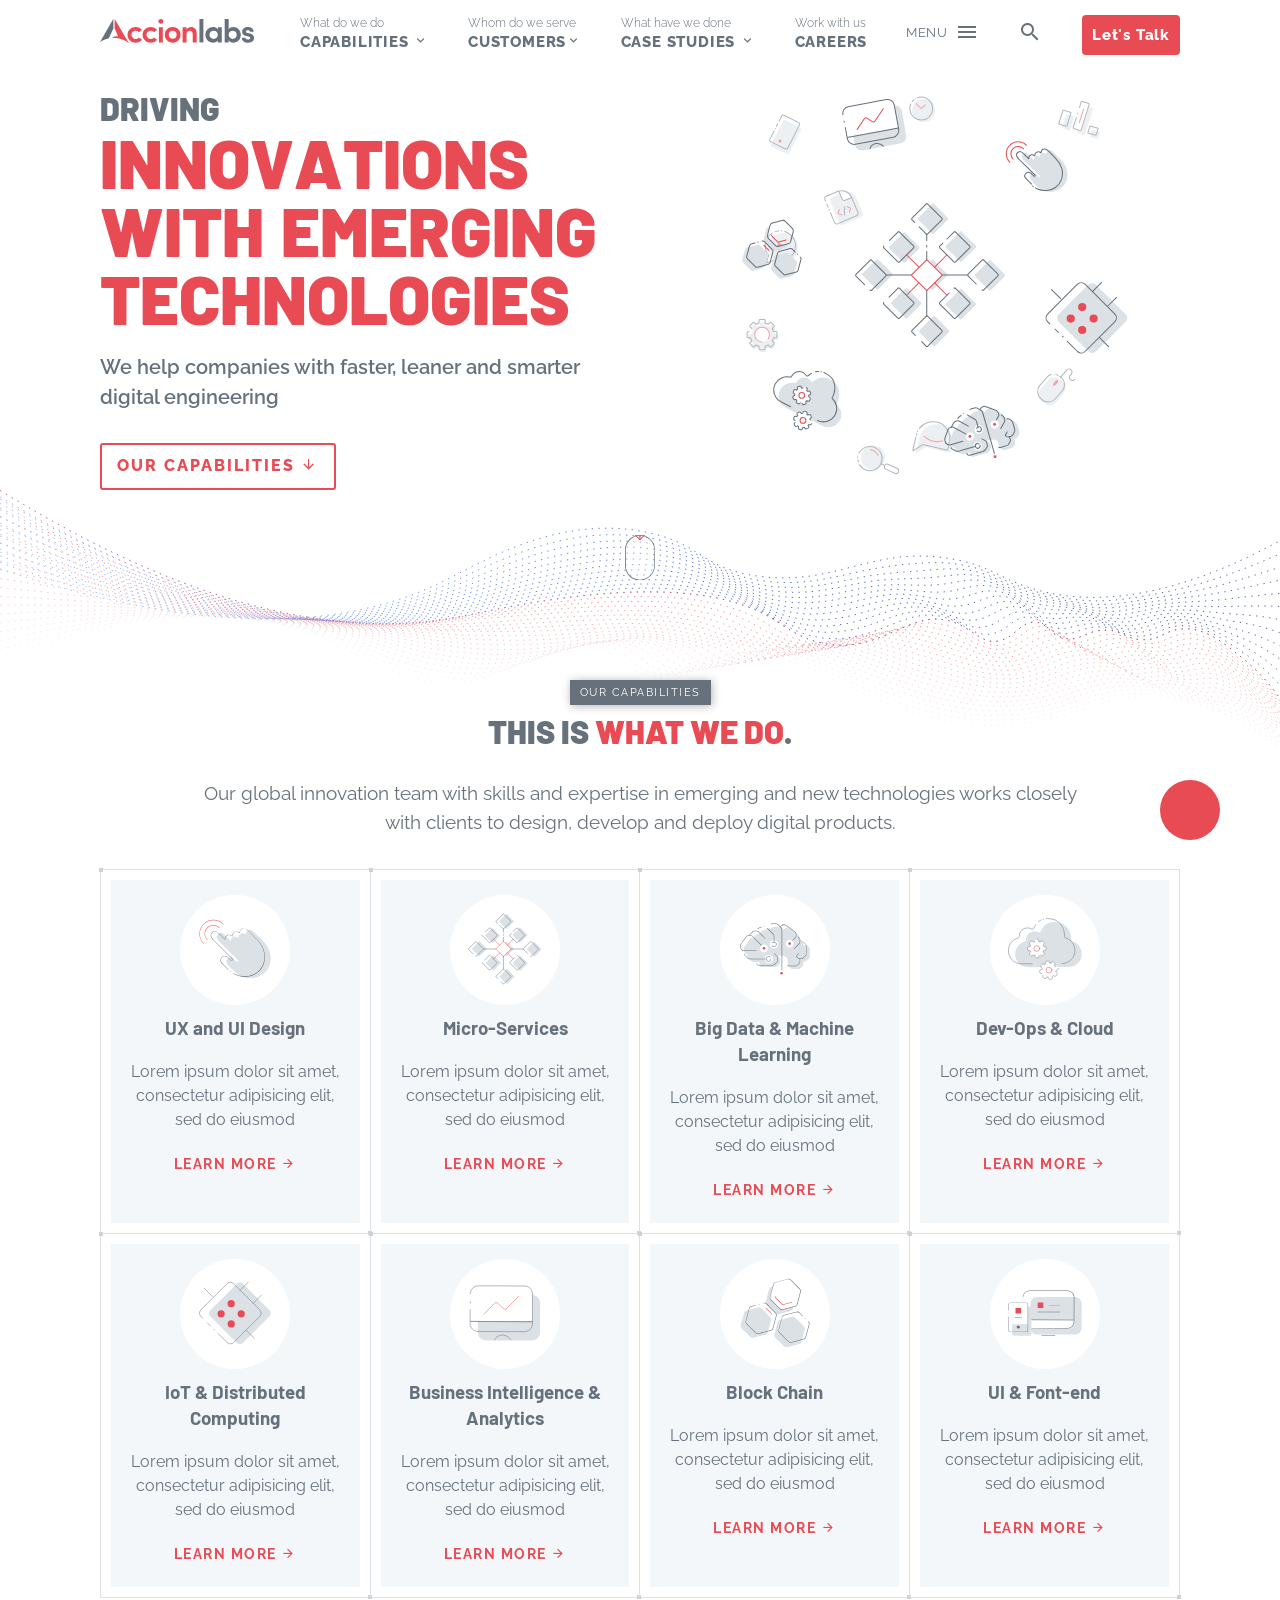
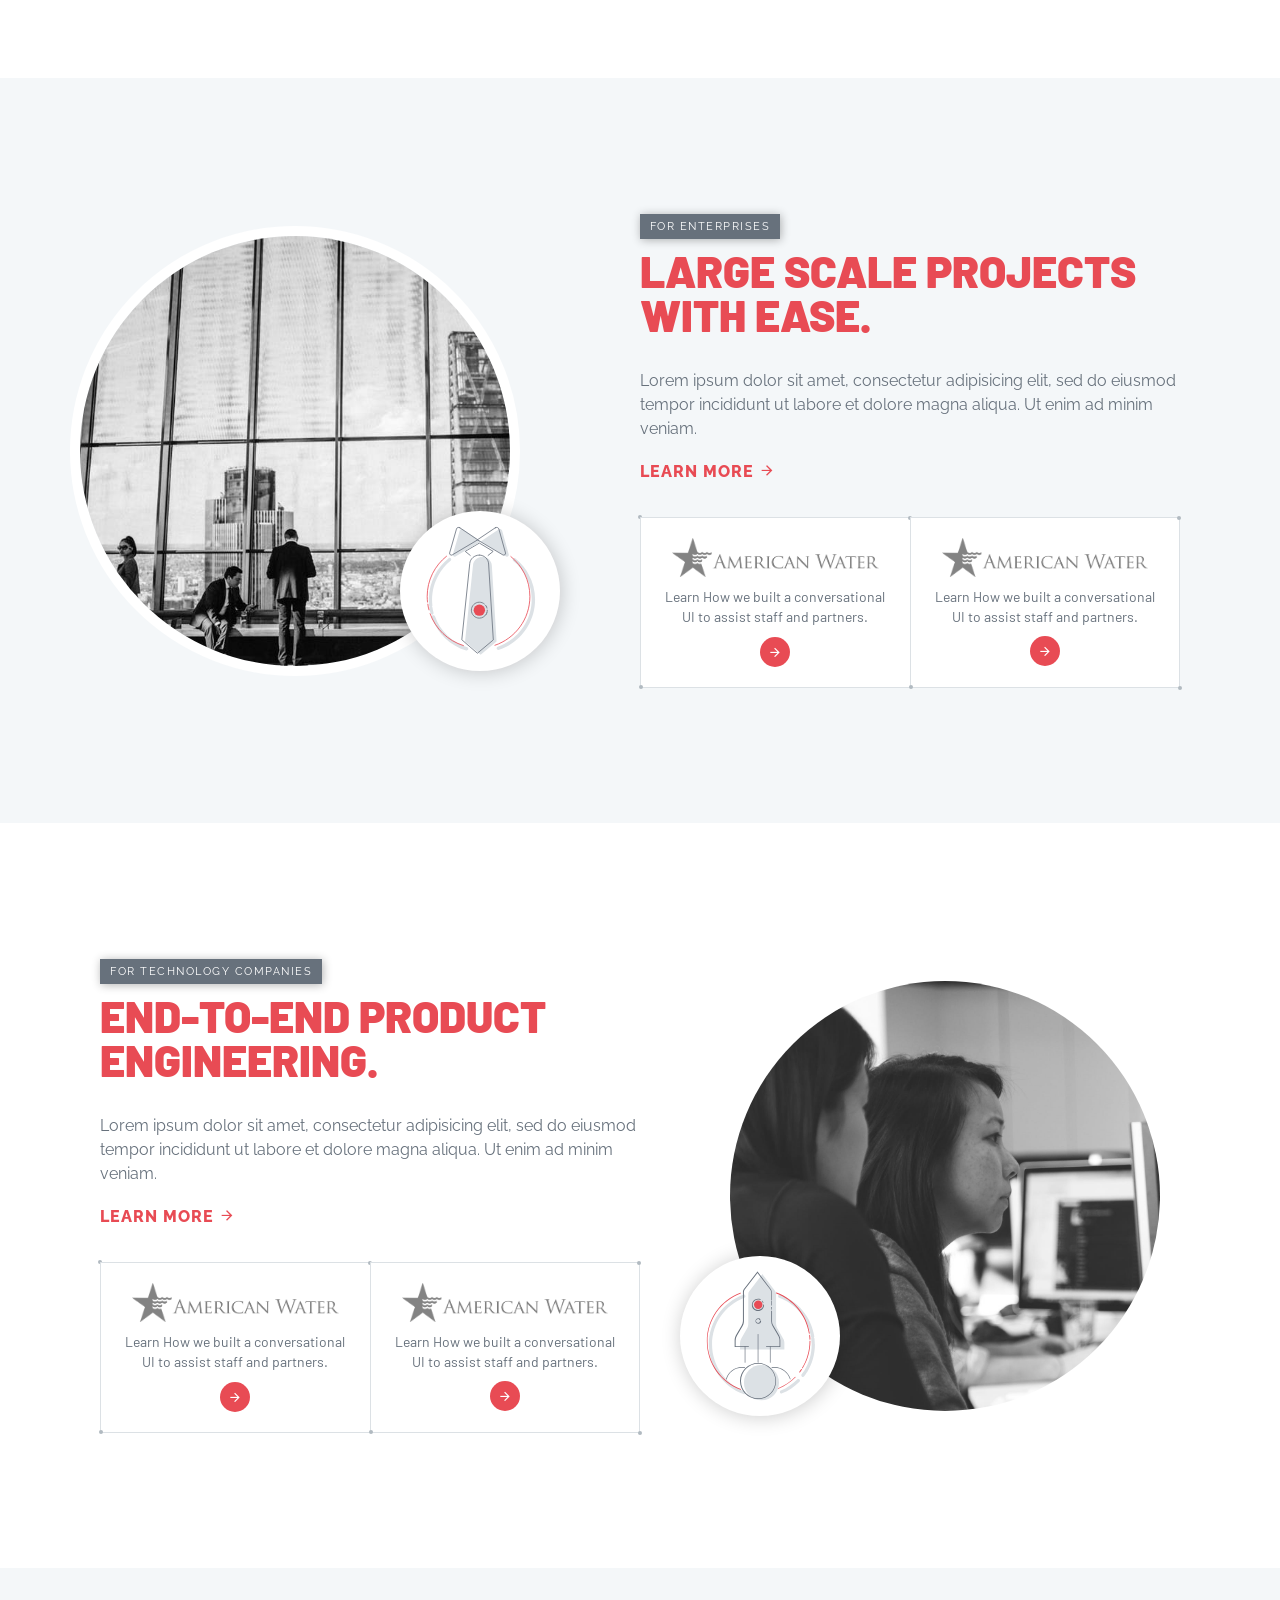
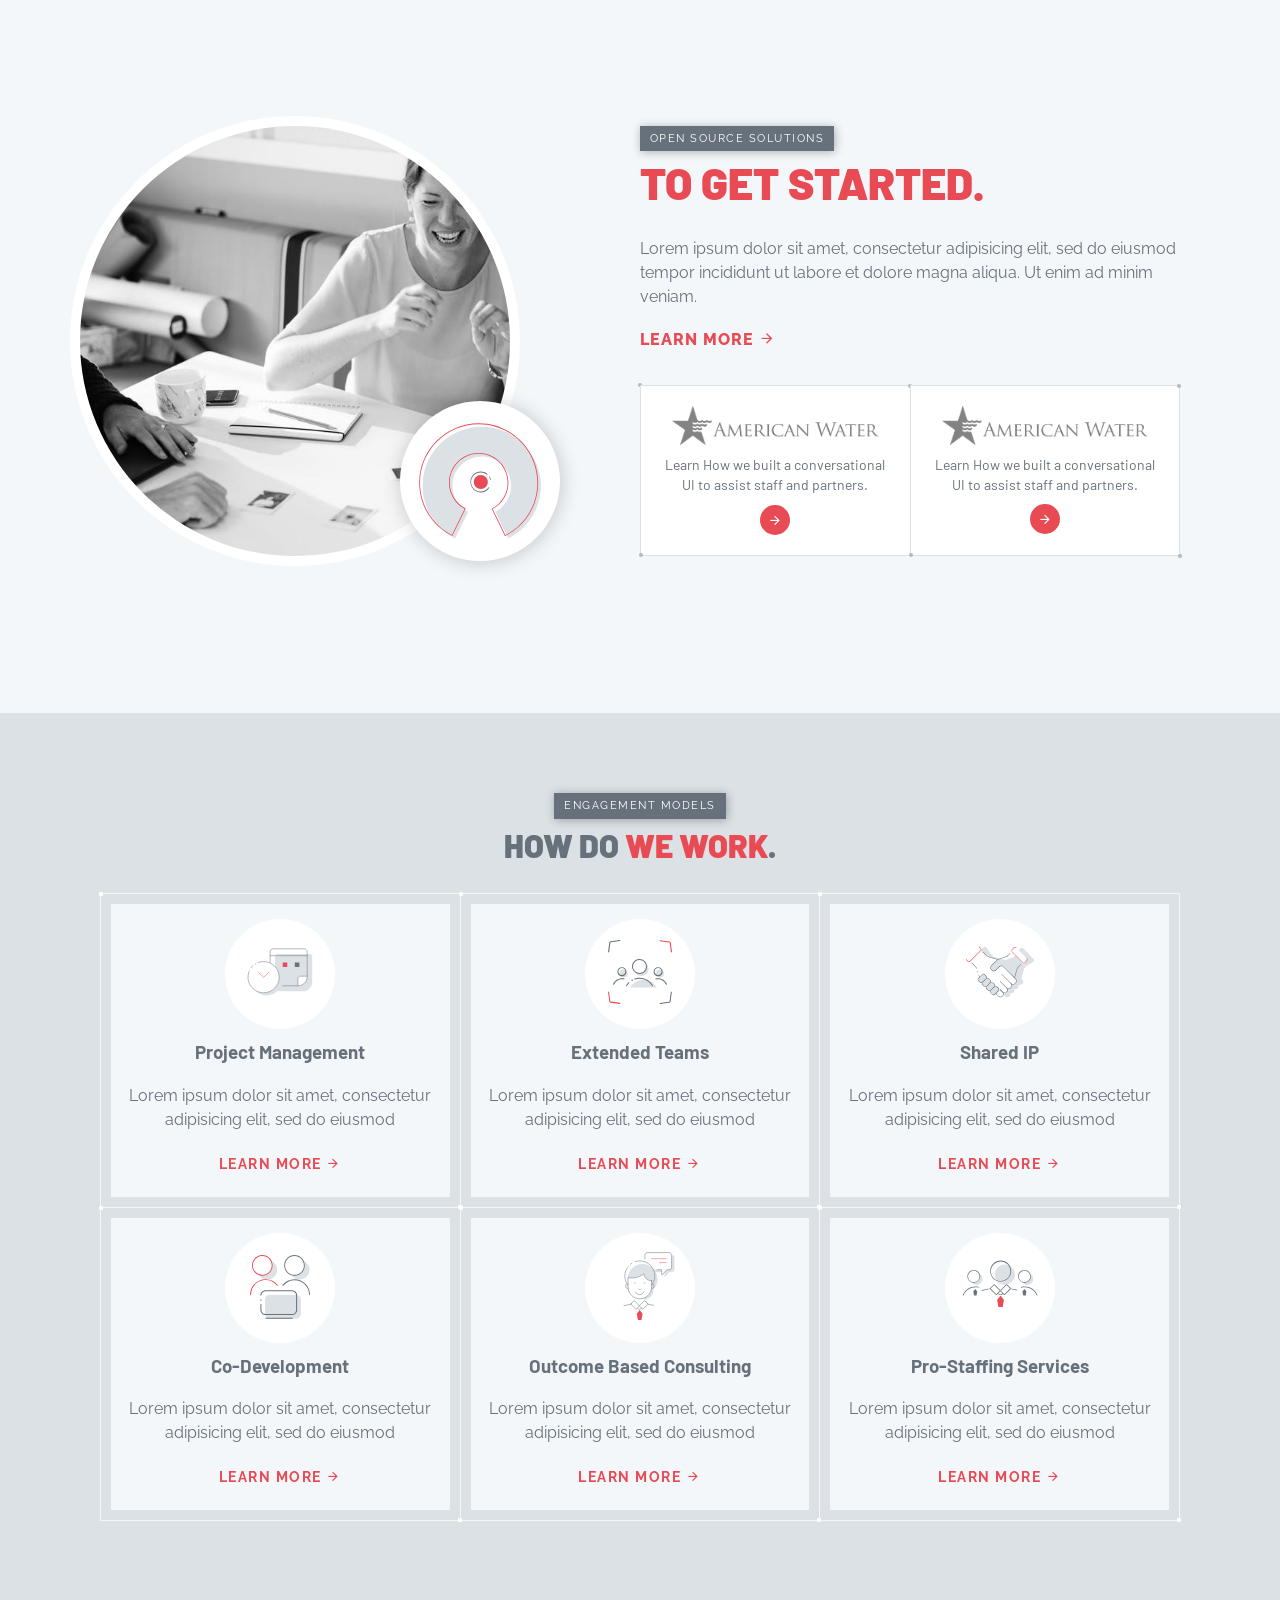
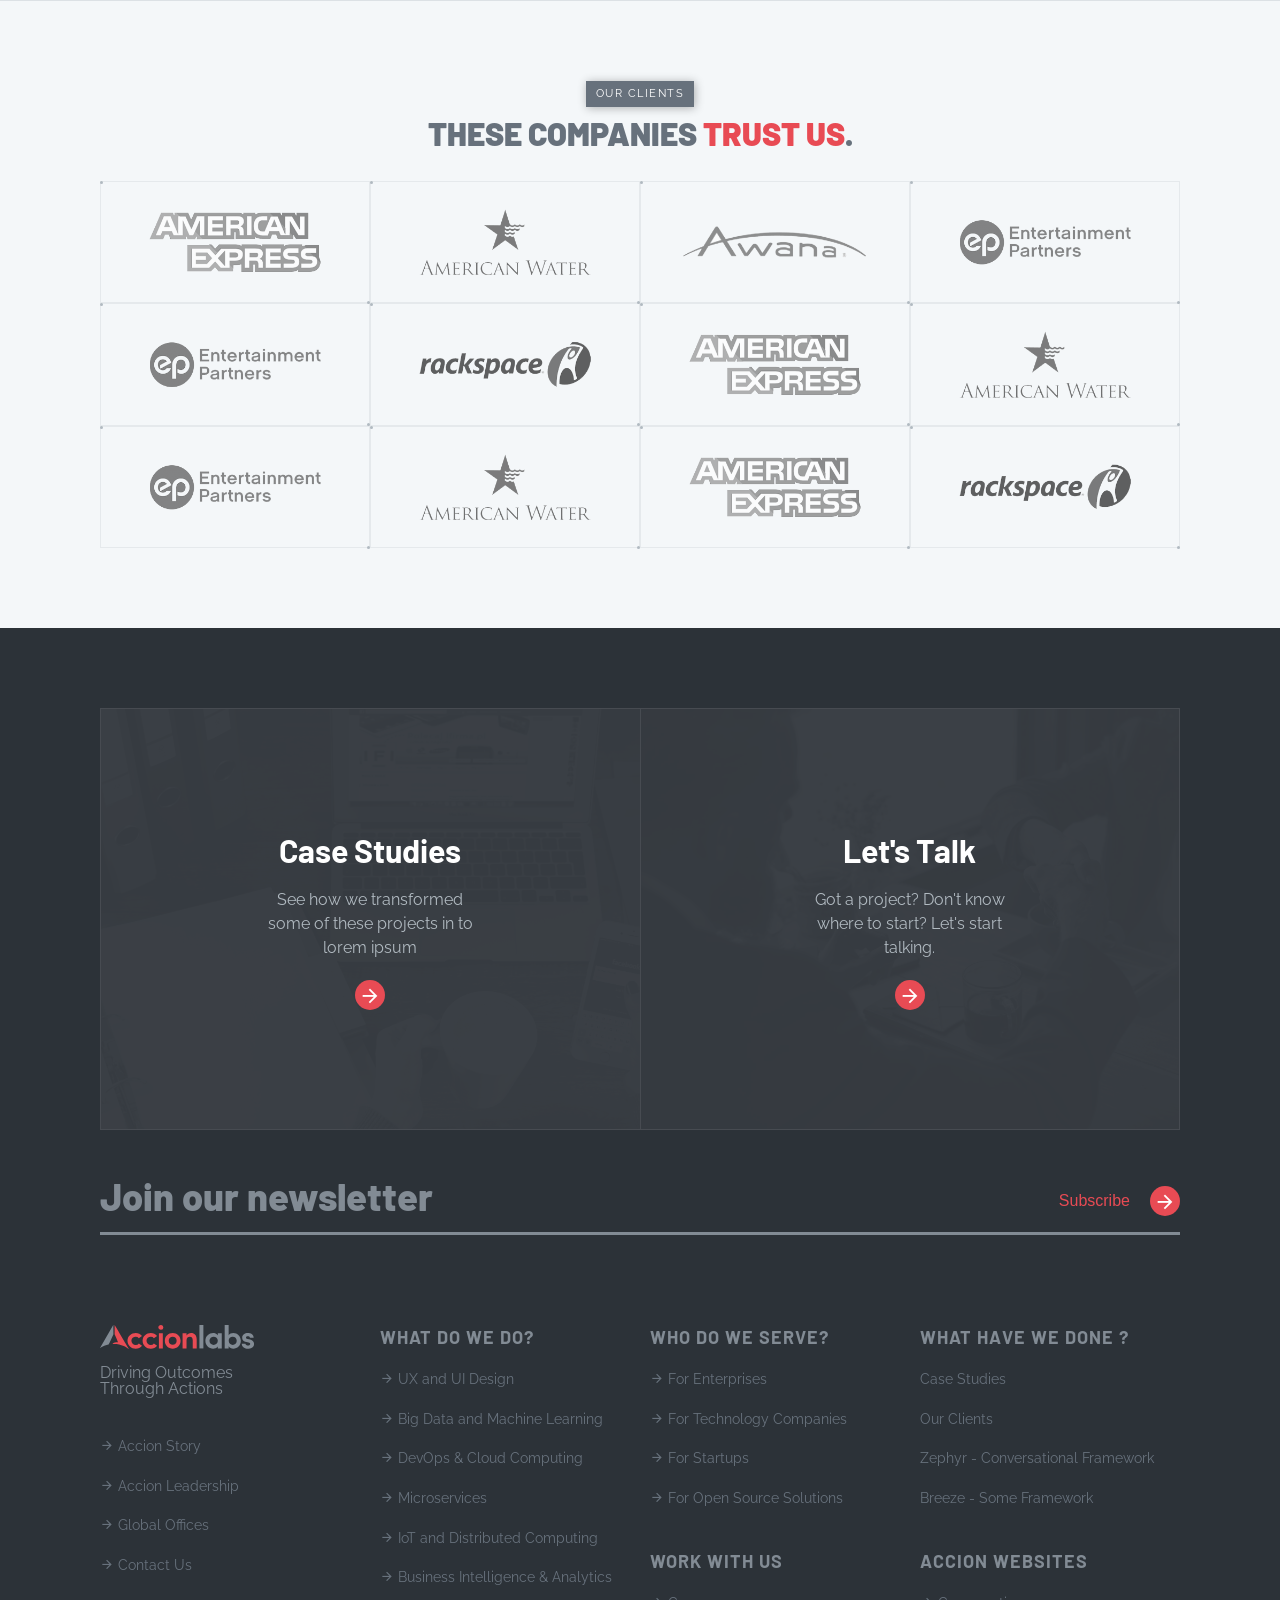
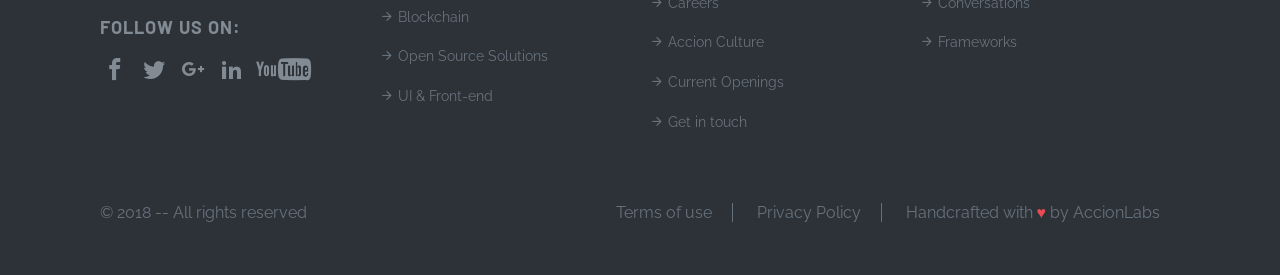
==== accionlabs/index.html @ 9b057575 "Accionlabs - Content Edited Copy For Neha to copy and paste the text." ====
<!doctype html>
<html class="no-js" lang="">
    <head>
        <meta charset="utf-8">
        <meta http-equiv="x-ua-compatible" content="ie=edge">
        <title></title>
        <meta name="description" content="">
        <meta name="viewport" content="width=device-width, initial-scale=1">

        <link rel="manifest" href="site.webmanifest">
        <link rel="apple-touch-icon" href="icon.png">
        <!-- Place favicon.ico in the root directory -->

        <link rel="stylesheet" href="css/normalize.css">
        <link rel="stylesheet" href="css/main.css">
    </head>
    <body>
        <!--[if lte IE 9]>
            <p class="browserupgrade">You are using an <strong>outdated</strong> browser. Please <a href="https://browsehappy.com/">upgrade your browser</a> to improve your experience and security.</p>
        <![endif]-->

        <!-- Add your site or application content here -->
       <div class="canvas">

           <header class="top-nav">
               <div class="page-wrap row">
                   <div class="branding col">
                       <a href="#nogo" class="logo">
                           <img src="img/logo.svg" alt="" class="inject-me">
                       </a>
                   </div>

                   <nav class="col nav-bar">
                       <ul class="main-nav row">
                      
                           <li>
                               <a href="capabilities.html">
                                <span class="small">What do we do</span>
                                <span class="label">
                                  Capabilities
                                  <i class="icon icon-keyboard_arrow_down"></i>
                                </span>
                                </a>
                           </li>

                           <li>
                              <a href="#">
                                <span class="small">Whom do we serve</span>
                                <span class="label">
                                  Customers<i class="icon icon-keyboard_arrow_down"></i>
                                </span>
                              </a>
                           </li>

                           <li>
                               <a href="#">

                                <span class="small">What have we done</span>
                                <span class="label">
                                  Case Studies
                                  <i class="icon icon-keyboard_arrow_down"></i>
                                </span>
                                </a>
                           </li>

                           <li>
                               <a href="#">
                                  <span class="small">Work with us </span>
                                  <span class="label">
                                    Careers
                                  </span>
                               </a>
                           </li>

                           <li class="full-nav-icon navicon nav-trigger">
                            <a href="#"> <span class="txt">Menu</span>
                              <i class="icon icon-nav icon-menu"></i>
                            </a>
                          </li>

                            <li class="navicon">
                                <a href="#">
                                    <i class="icon icon-nav icon-search"></i>
                                </a>
                            </li>

                             <li>
                               <a href="#">
                                  <span class="cta-btn">Let's Talk</span>
                                </a>
                           </li>

  
                          

                       </ul>
                   </nav>
                  
               </div>
           </header>
           <main class="page">
                <section class="page-section hero-banner">
                 
                    <div class="page-wrap">
                        <div class="slider-wrap">




                          <ul class="slider">
                            <li class="slide vertical-center">

                              <div class="animated-svg">
                               <div class="svg-slide">
                                <figure id="tagline" class="main-svg">
                                 <img src="img/tagline.svg" alt="" class="inject-me">

                                 <span class="burst-anim">
                                   <img src="img/burst.svg" alt="" class="inject-me">
                                 </span>
                               </figure>
                             </div>
                           </div>

                              <div class="aligner">
                                <div class="vertical-content aligner-item">
                                  <h2 class="typewriter">
                                    <strong class="js-letters mast__text smallblack">Driving
                                    </strong>
                                    <span class="js-letters mast__text"> Innovations </span>
                                    <span class="js-letters mast__text">
                                      with Emerging
                                    </span>
                                    <span class="js-letters mast__text"> Technologies</span>
                                </h2>
                                <p>We help companies with faster, leaner and smarter digital engineering</p>
                                <a href="#section_capabilities" class="main-cta">Our Capabilities <i class="icon-arrow_downward"></i></a>
                                </div>

                              </div>
                            </li>


                            <li class="slide vertical-center">


                              <div class="animated-svg">
                               <div class="svg-slide">
                                <figure id="ux-design" class="main-svg">
                                 <img src="img/ux-design.svg" alt="" class="inject-me">
                                 <span class="burst-anim">
                                   <img src="img/burst.svg" alt="" class="inject-me">
                                 </span>
                               </figure>
                             </div>
                           </div>

                              <div class="aligner">
                                <div class="vertical-content aligner-item">
                                  <h2 class="typewriter">
                                    <strong class="js-letters mast__text smallblack">Engaging Users</strong>
                                    <span class="js-letters mast__text">with Human</span>
                                    <span class="js-letters mast__text">  Centered</span>
                                    <span class="js-letters mast__text">Designs</span>
                                </h2>
                                <p>Another Lorem ipsum dolor sit amet, consectetur adipisicing elit, sed do eiusmod
                                tempor incididunt ut labore</p>
                                </div>
                              </div>

                     
                            </li>


                            <li class="slide vertical-center">


                              <div class="animated-svg">
                               <div class="svg-slide">
                                <figure id="technology" class="main-svg">
                                 <img src="img/technology.svg" alt="" class="inject-me">
                                 <span class="burst-anim">
                                   <img src="img/burst.svg" alt="" class="inject-me">
                                 </span>
                               </figure>
                             </div>
                           </div>


                              <div class="aligner">
                                <div class="vertical-content aligner-item">
                                  <h2 class="typewriter">
                                     <strong class="js-letters mast__text smallblack">Fostering</strong>
                                    <span class="js-letters mast__text">a culture of </span>
                                    <span class="js-letters mast__text"> Innovation and</span><span class="js-letters mast__text">  Collaboration</span>
                                </h2>
                                <p>Some Lorem ipsum dolor sit amet, consectetur adipisicing elit, sed do eiusmod
                                tempor incididunt ut</p>
                                </div>
                              </div>
                            </li>


                            <li class="slide vertical-center">


                              <div class="animated-svg">
                               <div class="svg-slide">
                                <figure id="ux-design" class="main-svg">
                                 <img src="img/business.svg" alt="" class="inject-me">
                                 <span class="burst-anim">
                                   <img src="img/burst.svg" alt="" class="inject-me">
                                 </span>
                               </figure>
                             </div>
                           </div>


                              <div class="aligner">
                                <div class="vertical-content aligner-item">
                                  <h2 class="typewriter">
                                    <span class="js-letters mast__text">Beyond</span>
                                    <span class="js-letters mast__text">Web and </span>
                                    <span class="js-letters mast__text">Smartphones</span>
                                </h2>
                                <p>One Lorem ipsum dolor sit amet, consectetur adipisicing elit, sed do eiusmod
                                tempor incididunt</p>
                                </div>
                              </div>
                            </li>
                          </ul>
                        </div>
                      
                    </div>
                    <div class="wave parallax-img">
                      <img src="img/waves.svg" alt="" class="inject-me">
                    </div>

                    <span class="mouse-anim">
                      <img src="img/mouse.svg" alt="" class="inject-me">
                    </span>
                </section>
                <section class="page-section content-block services-section" id="section_capabilities">
                     <header class="section-heading page-wrap">
                          <span class="labeltxt">Our Capabilities</span>
                          <h2 class="sub-heading">This is <span class="highlight">what we do</span>.</h2>
                          <p>
                            Our global innovation team with skills and expertise in emerging and new technologies works closely with clients to design, develop and deploy digital products.
                          </p>
                      </header>
                    <div class="page-wrap">
                     <div class="coe-wrap row">
                       <article class="coe-block col-3">
                         <div class="cb-wrap">
                          <a href="#">
                           <figure class="icon">
                             <img src="img/icon-ux.svg" alt="" class="inject-me">
                           </figure>
                           <h3>UX and UI Design</h3>
                           <p>Lorem ipsum dolor sit amet, consectetur adipisicing elit, sed do eiusmod</p>
                           </a>

                           <a href="#" class="button more-button">Learn More <i class="icon-arrow_forward"></i>
                           </a>
                           
                         </div>
                       </article>
                       <article class="coe-block col-3">
                         <div class="cb-wrap">
                          <a href="#">
                           <figure class="icon">
                             <img src="img/icon-microservices.svg" alt="" class="inject-me">
                           </figure>
                           <h3>Micro-Services</h3>
                           <p>Lorem ipsum dolor sit amet, consectetur adipisicing elit, sed do eiusmod</p>
                           </a>

                           <a href="#" class="button more-button">Learn More <i class="icon-arrow_forward"></i>
                           </a>
                           
                         </div>
                       </article>
                       <article class="coe-block col-3">
                         <div class="cb-wrap">
                          <a href="#">
                           <figure class="icon">
                             <img src="img/icon-bigdata.svg" alt="" class="inject-me">
                           </figure>
                           <h3>Big Data &amp; Machine Learning</h3>
                           <p>Lorem ipsum dolor sit amet, consectetur adipisicing elit, sed do eiusmod</p>
                           </a>

                           <a href="#" class="button more-button">Learn More <i class="icon-arrow_forward"></i>
                           </a>
                           
                         </div>
                       </article>
                       
                       <article class="coe-block col-3">
                         <div class="cb-wrap">
                          <a href="#">
                           <figure class="icon">
                             <img src="img/icon-devops.svg" alt="" class="inject-me">
                           </figure>
                           <h3>Dev-Ops &amp; Cloud</h3>
                           <p>Lorem ipsum dolor sit amet, consectetur adipisicing elit, sed do eiusmod</p>
                           </a>

                           <a href="#" class="button more-button">Learn More <i class="icon-arrow_forward"></i>
                           </a>
                           
                         </div>
                       </article>
                       

                       <article class="coe-block col-3">
                         <div class="cb-wrap">
                          <a href="#">
                           <figure class="icon">
                             <img src="img/icon-iot.svg" alt="" class="inject-me">
                           </figure>
                           <h3>IoT &amp; Distributed Computing</h3>
                           <p>Lorem ipsum dolor sit amet, consectetur adipisicing elit, sed do eiusmod</p>
                           </a>

                           <a href="#" class="button more-button">Learn More <i class="icon-arrow_forward"></i>
                           </a>
                           
                         </div>
                       </article>


                       <article class="coe-block col-3">
                         <div class="cb-wrap">
                          <a href="#">
                           <figure class="icon">
                             <img src="img/icon-bi.svg" alt="" class="inject-me">
                           </figure>
                           <h3>Business Intelligence &amp; Analytics</h3>
                           <p>Lorem ipsum dolor sit amet, consectetur adipisicing elit, sed do eiusmod</p>
                           </a>

                           <a href="#" class="button more-button">Learn More <i class="icon-arrow_forward"></i>
                           </a>
                           
                         </div>
                       </article>

                        <article class="coe-block col-3">
                         <div class="cb-wrap">
                          <a href="#">
                           <figure class="icon">
                             <img src="img/icon-blockchain.svg" alt="" class="inject-me">
                           </figure>
                           <h3>Block Chain</h3>
                           <p>Lorem ipsum dolor sit amet, consectetur adipisicing elit, sed do eiusmod</p>
                           </a>

                           <a href="#" class="button more-button">Learn More <i class="icon-arrow_forward"></i>
                           </a>
                           
                         </div>
                       </article>

                       <article class="coe-block col-3">
                         <div class="cb-wrap">
                          <a href="#">
                           <figure class="icon">
                             <img src="img/icon-ui.svg" alt="" class="inject-me">
                           </figure>
                           <h3>UI &amp; Font-end</h3>
                           <p>Lorem ipsum dolor sit amet, consectetur adipisicing elit, sed do eiusmod</p>
                           </a>

                           <a href="#" class="button more-button">Learn More <i class="icon-arrow_forward"></i>
                           </a>
                           
                         </div>
                       </article>
                     </div>



                    </div>
                </section>

                <section class="page-section content-block feature-block alt-bg scroll-section">
                    


                  <div class="vertical-aligner">
                    <div class="page-wrap row">
                      <div class="col-6">
                        <div class="parallax-feature">
                          <figure class="feature-img">
                            <img src="img/corporate.jpg" alt="">
                          </figure>
                          <div class="feature-icon">
                            <img src="img/enterprise.svg" alt="" class="inject-me">
                          </div>
                        </div>
                      </div>
                      <div class="col-6">
                        <div class="aligner">
                          <div class="align-center">

                            <header class="section-heading">
                              <span class="labeltxt">For Enterprises</span>
                              <h2 class="sub-heading">
                                <span class="highlight">Large Scale Projects with ease.</span></h2>
                            </header>
                            <article class="excerpt">
                              <p>Lorem ipsum dolor sit amet, consectetur adipisicing elit, sed do eiusmod
                                tempor incididunt ut labore et dolore magna aliqua. Ut enim ad minim veniam.</p>
                                <a href="#" class="more-btn">
                                  Learn More <i class="icon icon-arrow_forward"></i>
                                </a>

                              <ul class="related-case-studies row">
                                <li class="item col-6">
                                  <figure class="logo-img">
                                    <img src="img/awlogo.png" alt="">
                                  </figure>
                                  <a href="#"><h3>
                                    Learn How we built a conversational UI to assist staff and partners.
                                    <i class="icon icon-arrow_forward"></i>

                                  </h3>
                                  
  
                                  </a>
                                </li>

                                <li class="item col-6">
                                  <figure class="logo-img">
                                    <img src="img/awlogo.png" alt="">
                                  </figure>
                                  <a href="#"><h3>
                                    Learn How we built a conversational UI to assist staff and partners.
                                    <i class="icon icon-arrow_forward"></i>
                                  </h3>
  
                                  </a>
                                </li>


                              </ul>
                            </article>
                          </div>
                        </div>
                      </div>
                    </div>
                  </div>
                </section>

                <section class="page-section content-block feature-block scroll-section">

                  <div class="vertical-aligner">
                    <div class="page-wrap row">
                      <div class="col-6">
                        <div class="aligner">
                          <div class="align-center">
                            <header class="section-heading">
                              <span class="labeltxt">For Technology Companies</span>
                              <h2 class="sub-heading"><span class="highlight">End-to-end Product Engineering.</span></h2>
                            </header>
                            <article class="excerpt">
                              <p>Lorem ipsum dolor sit amet, consectetur adipisicing elit, sed do eiusmod
                                tempor incididunt ut labore et dolore magna aliqua. Ut enim ad minim veniam.</p>
                                <a href="#" class="more-btn">
                                  Learn More <i class="icon icon-arrow_forward"></i>
                                </a>

                              <ul class="related-case-studies row">
                                <li class="item col-6">
                                  <figure class="logo-img">
                                    <img src="img/awlogo.png" alt="">
                                  </figure>
                                  <a href="#"><h3>
                                    Learn How we built a conversational UI to assist staff and partners.
                                    <i class="icon icon-arrow_forward"></i>

                                  </h3>
                                  
  
                                  </a>
                                </li>

                                <li class="item col-6">
                                  <figure class="logo-img">
                                    <img src="img/awlogo.png" alt="">
                                  </figure>
                                  <a href="#"><h3>
                                    Learn How we built a conversational UI to assist staff and partners.
                                    <i class="icon icon-arrow_forward"></i>
                                  </h3>
  
                                  </a>
                                </li>


                              </ul>
                            </article>
                          </div>
                        </div>

                      </div>
                      <div class="col-6">

                       <div class="parallax-feature">
                        <figure class="feature-img">
                          <img src="img/technology.jpg" alt="">
                        </figure>
                        <div class="feature-icon">
                          <img src="img/startup.svg" alt="" class="inject-me">
                        </div>
                      </div>

                    </div>
                  </div>

                 

                </div>

              </section>




              <section class="page-section content-block feature-block alt-bg scroll-section">

                <div class="vertical-aligner">
                  <div class="page-wrap row">
                    <div class="col-6">

                     <div class="parallax-feature">
                      <figure class="feature-img">
                        <img src="img/retail.jpg" alt="">
                      </figure>
                      <div class="feature-icon">
                        <img src="img/opensource.svg" class="inject-me" alt="">
                      </div>
                    </div>

                  </div>

                  <div class="col-6">
                    <div class="aligner">
                      <div class="align-center">
                        <header class="section-heading">
                          <span class="labeltxt">Open Source Solutions</span>
                          <h2 class="sub-heading"><span class="highlight">To Get started.</span></h2>
                        </header>
                        <article class="excerpt">
                              <p>Lorem ipsum dolor sit amet, consectetur adipisicing elit, sed do eiusmod
                                tempor incididunt ut labore et dolore magna aliqua. Ut enim ad minim veniam.</p>
                                <a href="#" class="more-btn">
                                  Learn More <i class="icon-arrow_forward"></i>
                           
                                </a>

                              <ul class="related-case-studies row">
                                <li class="item col-6">
                                  <figure class="logo-img">
                                    <img src="img/awlogo.png" alt="">
                                  </figure>
                                  <a href="#"><h3>
                                    Learn How we built a conversational UI to assist staff and partners.
                                    <i class="icon icon-arrow_forward"></i>

                                  </h3>
                                  
  
                                  </a>
                                </li>

                                <li class="item col-6">
                                  <figure class="logo-img">
                                    <img src="img/awlogo.png" alt="">
                                  </figure>
                                  <a href="#"><h3>
                                    Learn How we built a conversational UI to assist staff and partners.
                                    <i class="icon icon-arrow_forward"></i>
                                  </h3>
  
                                  </a>
                                </li>


                              </ul>
                            </article>
                      </div>
                    </div>
                  </div>

                </div>
              </div>
                  


            </section>


            <section class="process-section page-section content-block">
                      <header class="section-heading center">
                          <span class="labeltxt">Engagement Models</span>
                          <h2 class="sub-heading">How do <span class="highlight">we work</span>.</h2>
                      </header>

                      <div class="page-wrap">
                        <div class="coe-wrap row">
                       <article class="coe-block col-4">
                         <div class="cb-wrap">
                          <a href="#">
                           <figure class="icon">
                             <img src="img/icon-pm.svg" alt="" class="inject-me">
                           </figure>
                           <h3>Project Management</h3>
                           <p>Lorem ipsum dolor sit amet, consectetur adipisicing elit, sed do eiusmod</p>
                           </a>

                           <a href="#" class="button more-button">Learn More <i class="icon-arrow_forward"></i> </a>
                           
                         </div>
                       </article>
                       <article class="coe-block col-4">
                         <div class="cb-wrap">
                          <a href="#">
                           <figure class="icon">
                             <img src="img/icon-extended.svg" alt="" class="inject-me">
                           </figure>
                           <h3>Extended Teams</h3>
                           <p>Lorem ipsum dolor sit amet, consectetur adipisicing elit, sed do eiusmod</p>
                           </a>

                           <a href="#" class="button more-button">Learn More <i class="icon-arrow_forward"></i> </a>
                           
                         </div>
                       </article>
                       <article class="coe-block col-4">
                         <div class="cb-wrap">
                          <a href="#">
                           <figure class="icon">
                             <img src="img/icon-shared.svg" alt="" class="inject-me">
                           </figure>
                           <h3>Shared IP</h3>
                           <p>Lorem ipsum dolor sit amet, consectetur adipisicing elit, sed do eiusmod</p>
                           </a>

                           <a href="#" class="button more-button">Learn More <i class="icon-arrow_forward"></i> </a>
                           
                         </div>
                       </article>
                       

                       <article class="coe-block col-4">
                         <div class="cb-wrap">
                          <a href="#">
                           <figure class="icon">
                             <img src="img/icon-codev.svg" alt="" class="inject-me">
                           </figure>
                           <h3>Co-Development</h3>
                           <p>Lorem ipsum dolor sit amet, consectetur adipisicing elit, sed do eiusmod</p>
                           </a>

                           <a href="#" class="button more-button">Learn More <i class="icon-arrow_forward"></i> </a>
                           
                         </div>
                       </article>

                        <article class="coe-block col-4">
                         <div class="cb-wrap">
                          <a href="#">
                           <figure class="icon">
                             <img src="img/icon-consulting.svg" alt="" class="inject-me">
                           </figure>
                           <h3>Outcome Based Consulting</h3>
                           <p>Lorem ipsum dolor sit amet, consectetur adipisicing elit, sed do eiusmod</p>
                           </a>

                           <a href="#" class="button more-button">Learn More <i class="icon-arrow_forward"></i> </a>
                           
                         </div>
                       </article>

                       <article class="coe-block col-4">
                         <div class="cb-wrap">
                          <a href="#">
                           <figure class="icon">
                             <img src="img/icon-staffing.svg" alt="" class="inject-me">
                           </figure>
                           <h3>Pro-Staffing Services</h3>
                           <p>Lorem ipsum dolor sit amet, consectetur adipisicing elit, sed do eiusmod</p>
                           </a>

                           <a href="#" class="button more-button">Learn More <i class="icon-arrow_forward"></i> </a>
                           
                         </div>
                       </article>
                     </div>
                      </div>


            </section>

            <section class="customer-logos page-section content-block">
              
              <div class="page-wrap">
                <header class="section-heading center">
                          <span class="labeltxt">Our Clients</span>
                          <h2 class="sub-heading">These companies <span class="highlight">trust us</span>.</h2>
                        </header>

              
              <div class="row logo-list-wrap">
                <div class="logo-col col-3">
                  <img src="img/amex-logo.png" alt="american express">
                </div>
                <div class="logo-col col-3">
                  <img src="img/amw-logo.png" alt="american express">
                </div>
                <div class="logo-col col-3">
                  <img src="img/awana-logo.png" alt="american express">
                </div>
                <div class="logo-col col-3">
                  <img src="img/ep-logo.png" alt="american express">
                </div>

                <div class="logo-col col-3">
                  <img src="img/ep-logo.png" alt="american express">
                </div>
                <div class="logo-col col-3">
                  <img src="img/rackspace-logo.png" alt="american express">
                </div>
                <div class="logo-col col-3">
                  <img src="img/amex-logo.png" alt="american express">
                </div>
                <div class="logo-col col-3">
                  <img src="img/amw-logo.png" alt="american express">
                </div>
                <div class="logo-col col-3">
                  <img src="img/ep-logo.png" alt="american express">
                </div>

                <div class="logo-col col-3">
                  <img src="img/amw-logo.png" alt="american express">
                </div>
                <div class="logo-col col-3">
                  <img src="img/amex-logo.png" alt="american express">
                </div>
                 <div class="logo-col col-3">
                  <img src="img/rackspace-logo.png" alt="american express">
                </div>


              </div>

              </div>

            </section>


            <section class="page-section cta-section">
              
                <div class="row page-wrap">
                  
                  <div class="col-6 column">
                    <a href="#" class="cta-block">
                      <span class="bg-img">
                        <img src="img/work.jpeg" alt="">
                      </span>
                      <div class="cta-wrap vertical-aligner">
                        <article class="vertical-center">
                          <h2>Case Studies</h2>
                          <p>See how we transformed some of these projects in to lorem ipsum 
                            <i class="cta-icon icon-arrow_forward"></i>
  
                          </p>
                        </article>
                      </div>
                    </a>
                  </div>

                  <div class="col-6 column">
                    <a href="#" class="cta-block ">
                      <span class="bg-img">
                        <img src="img/letstalk.jpeg" alt="">
                      </span>
                      <div class="cta-wrap vertical-aligner">
                        <article class="vertical-center">
                          <h2>Let's Talk</h2>
                          <p>Got a project? Don't know where to start? Let's start talking.
                            <i class="cta-icon icon-arrow_forward"></i>
                          </p>
                        </article>
                      </div>
                    </a>
                  </div>
                </div>

                <div class="page-wrap newsletter-wrap">
                  <form action="#" class="row">
                    <div class="text-field col-10">
                      <label for="email">
                        Join our newsletter
                      </label>
                      <input type="text" id="email" name="email"  placeholder="Enter your e-mail" autocomplete="off">
                    </div>

                    <div class="button-field col-2">
                      <button>
                        Subscribe <i class="cta-icon icon-arrow_forward"></i>
                      </button>
                    </div>
                  </form>
                </div>

            </section>
            
           </main>
           <footer class="global-footer">
               <div class="page-wrap">
                   <div class="row footer-row">
                     <div class="footer-col col-3">
                      <h1><span class="hidden">AccionLabs </span>
                       <a href="#" class="footer-logo">
                         <img src="img/logo.svg" alt="" class="inject-me">
                       </a>
                       <span class="sub-title">
                         Driving Outcomes <br />Through Actions
                       </span>
                       </h1>

                       <ul class="footer-nav">
                         <li>
                            <a href="#"><i class="icon-arrow_forward"></i> Accion Story</a>
                          </li>
                         <li>
                            <a href="#"><i class="icon-arrow_forward"></i> Accion Leadership</a>
                          </li>
                         <li>
                            <a href="#"><i class="icon-arrow_forward"></i> Global Offices</a>
                          </li>
                         <li>
                            <a href="#"><i class="icon-arrow_forward"></i> Contact Us</a>
                          </li>

                       </ul>

                       <h2>Follow us on:</h2>

                       <ul class="social-nav">
                         <li>
                           <a href="#">
                             <i class="icon-icon-facebook"></i>
                           </a>
                          </li>
                          <li>

                           <a href="#">
                             <i class="icon-icon-twitter"></i>
                           </a>

                           </li>

                           <li>

                           <a href="#">
                             <i class="icon-icon-google-plus"></i>
                           </a>
                           </li>

                           <li>
                           <a href="#">
                             <i class="icon-icon-linkedin"></i>
                           </a>
                           </li>


                           <li>

                           <a href="#">
                             <i class="icon-icon-youtube"></i>
                           </a>

                         </li>
                       </ul>


                     </div>
                     <div class="footer-col col-3">
                       <h2>What Do We Do?</h2>

                       <ul class="footer-nav">
                         <li>
                          <a href="#"><i class="icon-arrow_forward"></i> UX and UI Design</a>
                        </li>
                        <li>
                          <a href="#"><i class="icon-arrow_forward"></i> Big Data and Machine Learning</a>
                        </li>
                        <li>
                          <a href="#"><i class="icon-arrow_forward"></i> DevOps &amp; Cloud Computing</a>
                        </li>
                        <li>
                          <a href="#"><i class="icon-arrow_forward"></i> Microservices</a>
                        </li>
                        <li>
                          <a href="#"><i class="icon-arrow_forward"></i> IoT and Distributed Computing</a>
                        </li>
                        <li>
                          <a href="#"><i class="icon-arrow_forward"></i> Business Intelligence &amp; Analytics</a>
                        </li>
                        <li>
                          <a href="#"><i class="icon-arrow_forward"></i> Blockchain</a>
                        </li>
                        <li>
                          <a href="#"><i class="icon-arrow_forward"></i> Open Source Solutions</a>
                        </li>
                        <li>
                          <a href="#"><i class="icon-arrow_forward"></i> UI &amp; Front-end</a>
                        </li>

                      </ul>

                     </div>
                     <div class="footer-col col-3">
                      <h2>Who Do We Serve?</h2>

                       <ul class="footer-nav">
                         <li>
                            <a href="#"><i class="icon-arrow_forward"></i> For Enterprises</a>
                          </li>
                         <li>
                            <a href="#"><i class="icon-arrow_forward"></i> For Technology Companies</a>
                          </li>
                         <li>
                            <a href="#"><i class="icon-arrow_forward"></i> For Startups</a>
                          </li>
                         <li>
                            <a href="#"><i class="icon-arrow_forward"></i> For Open Source Solutions</a>
                          </li>
                       </ul>

                       <h2>Work With Us</h2>

                       <ul class="footer-nav">
                         <li>
                            <a href="#"><i class="icon-arrow_forward"></i> Careers</a>
                          </li>
                         <li>
                            <a href="#"><i class="icon-arrow_forward"></i> Accion Culture</a>
                          </li>
                         <li>
                            <a href="#"><i class="icon-arrow_forward"></i> Current Openings</a>
                          </li>
                         <li>
                            <a href="#"><i class="icon-arrow_forward"></i> Get in touch</a>
                          </li>
                       </ul>



                      
                     </div>
                     <div class="footer-col col-3">
                       <h2>What Have We Done ?</h2>

                       <ul class="footer-nav">
                         <li>
                            <a href="#">Case Studies</a>
                          </li>
                         <li>
                            <a href="#">Our Clients</a>
                          </li>
                         <li>
                            <a href="#">Zephyr - Conversational Framework</a>
                          </li>
                         <li>
                            <a href="#">Breeze - Some Framework</a>
                          </li>
                       </ul>


                       <h2>Accion Websites</h2>

                       <ul class="footer-nav">
                         <li>
                            <a href="#"><i class="icon-arrow_forward"></i> Conversations</a>
                          </li>
                         <li>
                            <a href="#"><i class="icon-arrow_forward"></i> Frameworks</a>
                          </li>
                       </ul>




                     </div>
                   </div>
                   <div class="legal row">
                    <span class="col-3">
                     &copy; 2018 -- All rights reserved
                     </span>
                     <ul class="legal-links col-9">
                       <li><a href="#">Terms of use</a></li>
                       <li><a href="#">Privacy Policy</a></li>
                       <li><a href="#">Handcrafted with <span class="red">&hearts;</span> by AccionLabs</a></li>
                     </ul>
                   </div>
               </div>
           </footer>
       </div>
       <div class="off-canvas main-navigation">
        <div class="mn-wrap">
          <a href="#" class="close-nav">
            <i class="icon-close"></i>
          </a>
           <nav class="main-nav-wrap">
             
           </nav>
           </div>
       </div>

       <div class="chat-bot">
        <div class="chat-bot-wrap">
         <a href="#" class="bot-trigger">
           
         </a>
         <div class="bot-notification">
           
         </div>
         <div class="chat-bot-ui">
           
         </div>
         </div>
       </div>

       <div class="pageloader">
         <div class="aligner">
           <div class="loader loader--style6" title="5">
            <svg version="1.1" id="Layer_1" xmlns="http://www.w3.org/2000/svg" xmlns:xlink="http://www.w3.org/1999/xlink" x="0px" y="0px"
            width="24px" height="30px" viewBox="0 0 24 30" style="enable-background:new 0 0 50 50;" xml:space="preserve">
            <rect x="0" y="13" width="4" height="5" fill="#e84b54">
              <animate attributeName="height" attributeType="XML"
              values="5;21;5" 
              begin="0s" dur="0.6s" repeatCount="indefinite" />
              <animate attributeName="y" attributeType="XML"
              values="13; 5; 13"
              begin="0s" dur="0.6s" repeatCount="indefinite" />
            </rect>
            <rect x="10" y="13" width="4" height="5" fill="#e84b54">
              <animate attributeName="height" attributeType="XML"
              values="5;21;5" 
              begin="0.15s" dur="0.6s" repeatCount="indefinite" />
              <animate attributeName="y" attributeType="XML"
              values="13; 5; 13"
              begin="0.15s" dur="0.6s" repeatCount="indefinite" />
            </rect>
            <rect x="20" y="13" width="4" height="5" fill="#e84b54">
              <animate attributeName="height" attributeType="XML"
              values="5;21;5" 
              begin="0.3s" dur="0.6s" repeatCount="indefinite" />
              <animate attributeName="y" attributeType="XML"
              values="13; 5; 13"
              begin="0.3s" dur="0.6s" repeatCount="indefinite" />
            </rect>
          </svg>
        </div>
         </div>
       </div>
        <script src="js/vendor/modernizr-3.5.0.min.js"></script>
        <script src="https://code.jquery.com/jquery-3.2.1.min.js" integrity="sha256-hwg4gsxgFZhOsEEamdOYGBf13FyQuiTwlAQgxVSNgt4=" crossorigin="anonymous"></script>
        <script>window.jQuery || document.write('<script src="js/vendor/jquery-3.2.1.min.js"><\/script>')</script>
        <script src="js/plugins.js"></script>
        <script src="js/jquery.inview.min.js"></script>
        <script src="plugins/jquery.bxslider.js"></script>
        <script src="js/svg-inject.js"></script>
        <script src="js/svg.js"></script>
        <script src="js/jquery.waypoints.min.js"></script>
        <script src="js/main.js"></script>

    </body>
</html>
---- accionlabs/css/main.css ----
@import url('base.css');
@import url('icon/style.css');
@import url('../plugins/jquery.bxslider.css');
@import url('style.css');
@import url('mediaqueries.css');
body {
  min-height: 3000px;
}
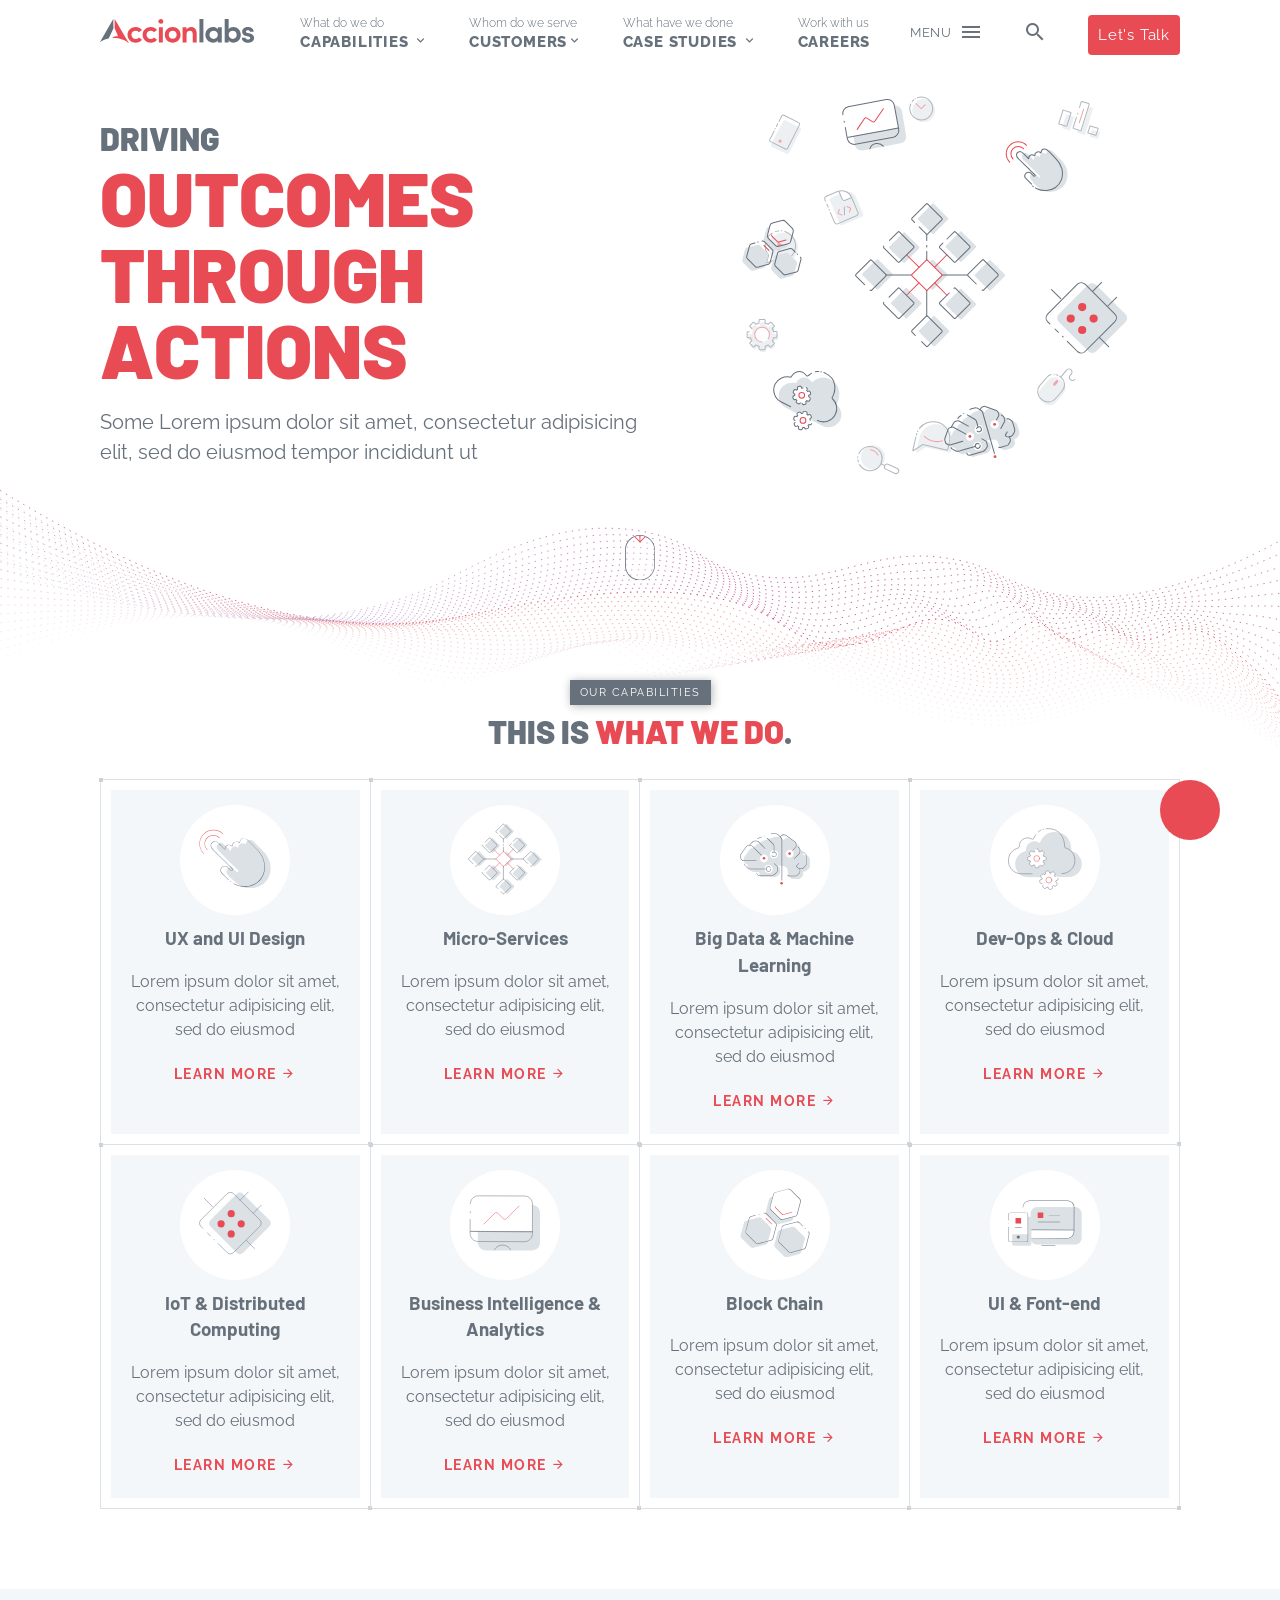
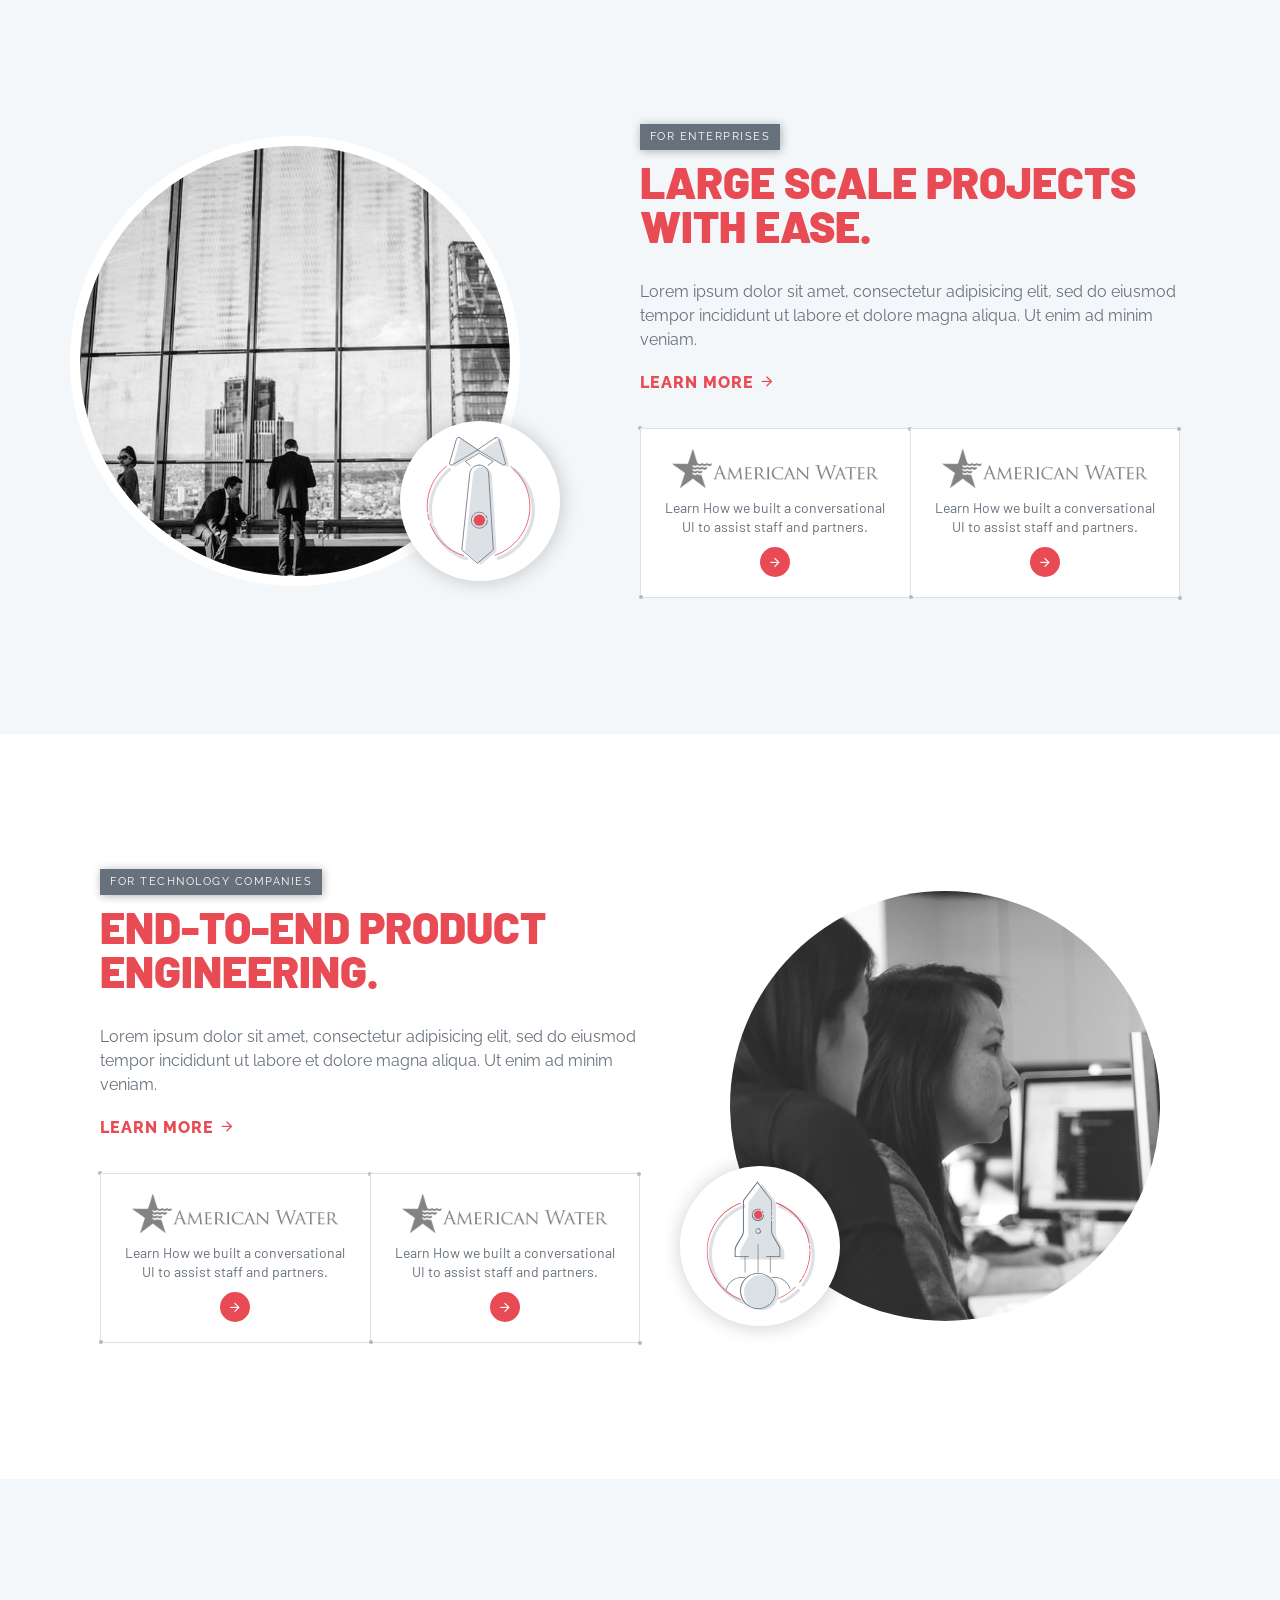
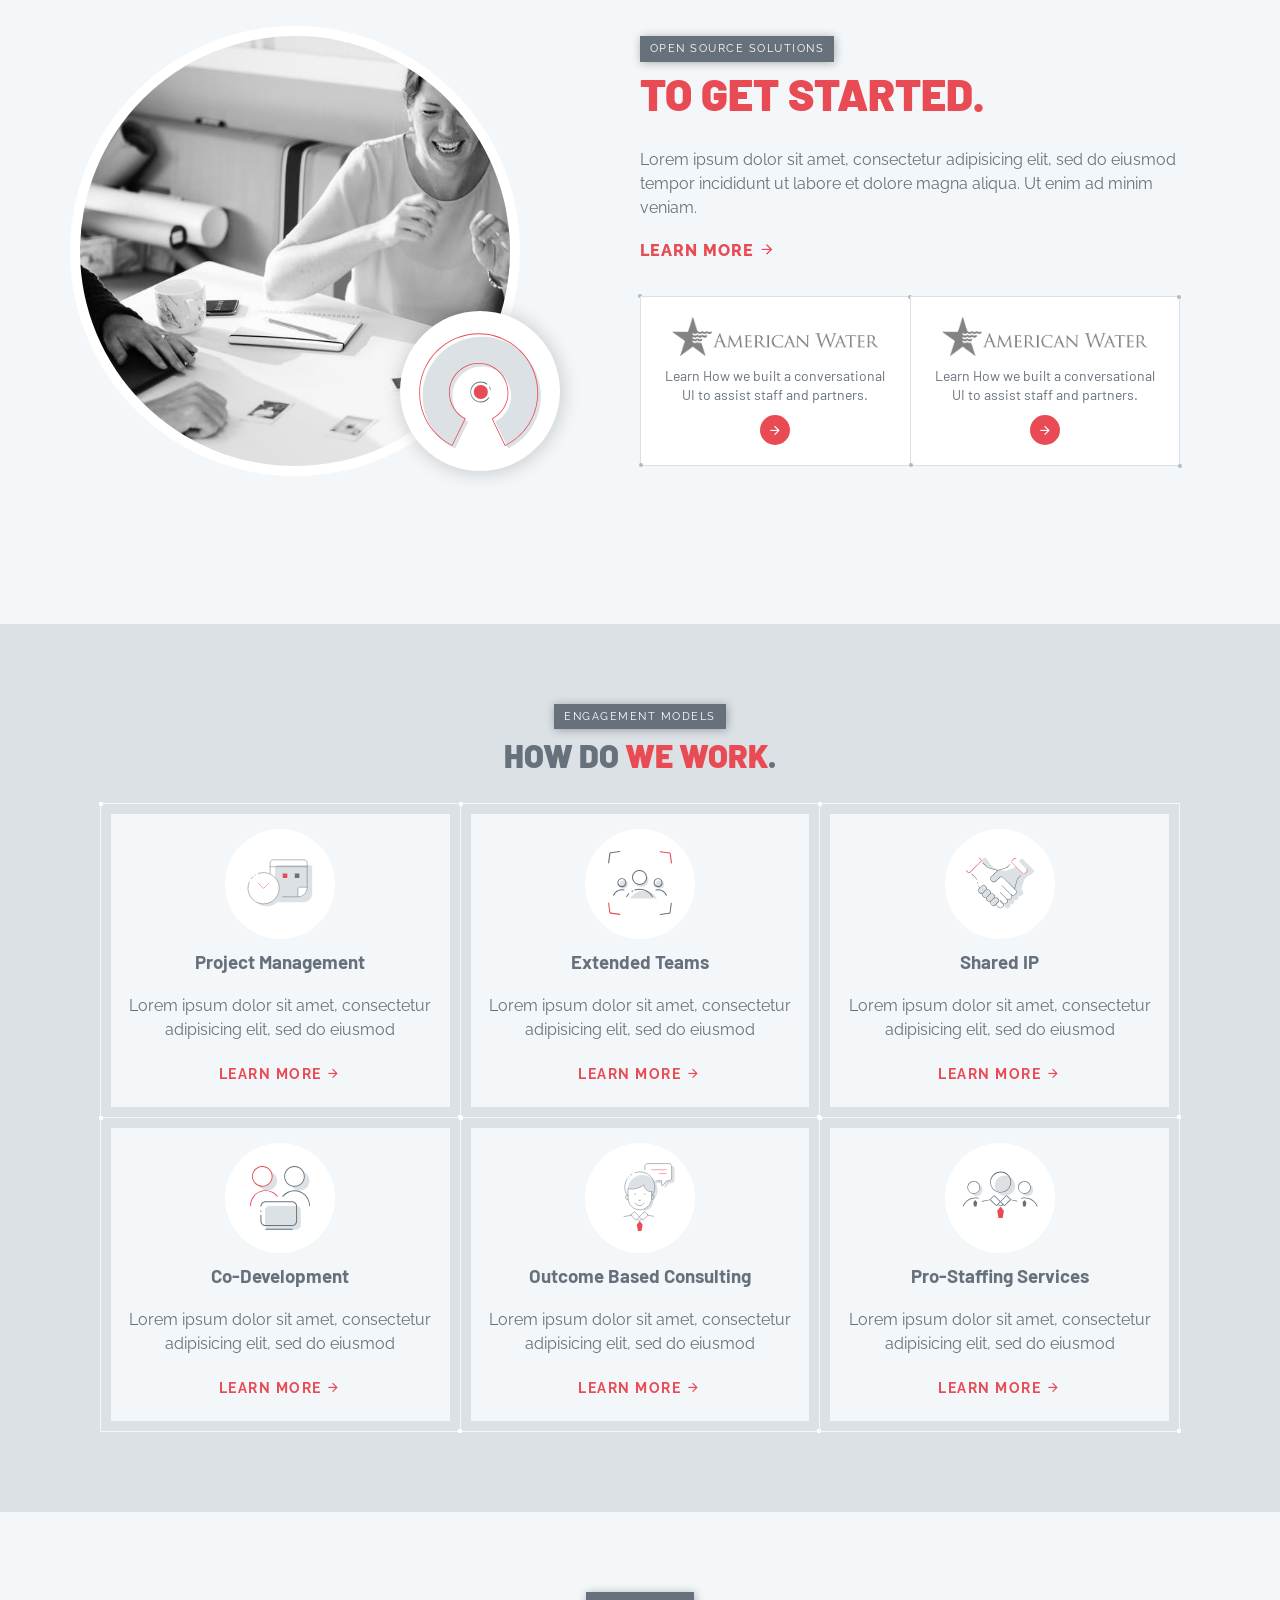
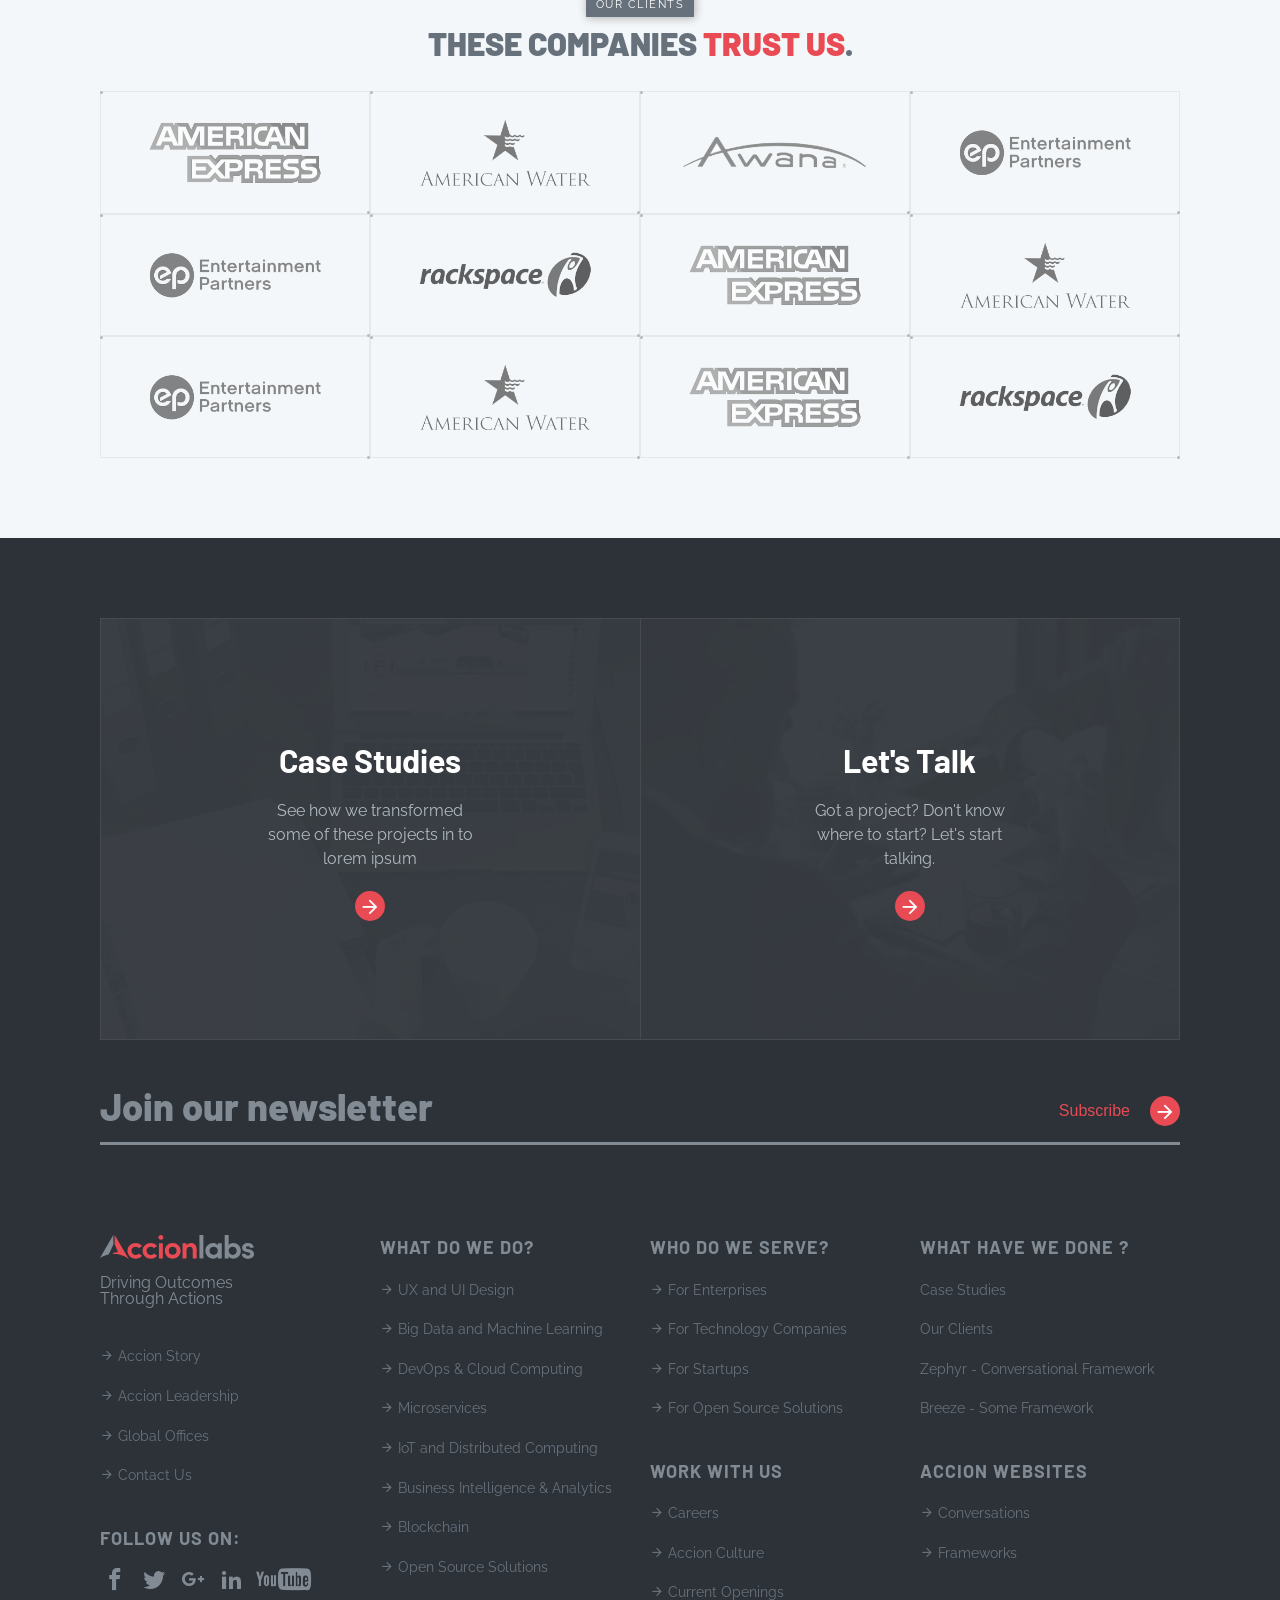
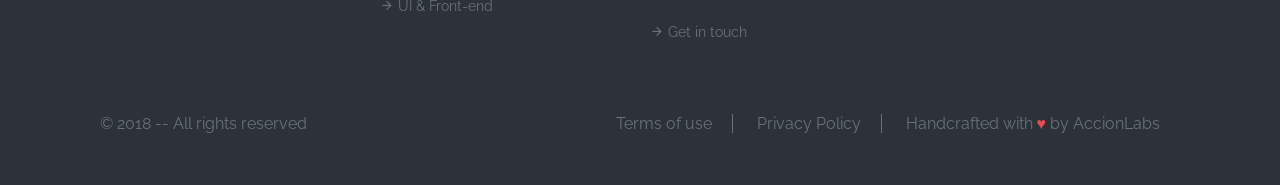
==== commit 52d1449f: "Updated animations" ====
--- a/accionlabs/index.html
+++ b/accionlabs/index.html
@@ -127,14 +127,14 @@
                                   <h2 class="typewriter">
                                     <strong class="js-letters mast__text smallblack">Driving
                                     </strong>
-                                    <span class="js-letters mast__text"> Innovations </span>
+                                    <span class="js-letters mast__text"> Outcomes</span>
                                     <span class="js-letters mast__text">
-                                      with Emerging
+                                      Through
                                     </span>
-                                    <span class="js-letters mast__text"> Technologies</span>
+                                    <span class="js-letters mast__text"> Actions</span>
                                 </h2>
-                                <p>We help companies with faster, leaner and smarter digital engineering</p>
-                                <a href="#section_capabilities" class="main-cta">Our Capabilities <i class="icon-arrow_downward"></i></a>
+                                <p>Some Lorem ipsum dolor sit amet, consectetur adipisicing elit, sed do eiusmod
+                                tempor incididunt ut</p>
                                 </div>
 
                               </div>
@@ -240,13 +240,10 @@
                       <img src="img/mouse.svg" alt="" class="inject-me">
                     </span>
                 </section>
-                <section class="page-section content-block services-section" id="section_capabilities">
+                <section class="page-section content-block services-section">
                      <header class="section-heading page-wrap">
                           <span class="labeltxt">Our Capabilities</span>
                           <h2 class="sub-heading">This is <span class="highlight">what we do</span>.</h2>
-                          <p>
-                            Our global innovation team with skills and expertise in emerging and new technologies works closely with clients to design, develop and deploy digital products.
-                          </p>
                       </header>
                     <div class="page-wrap">
                      <div class="coe-wrap row">
